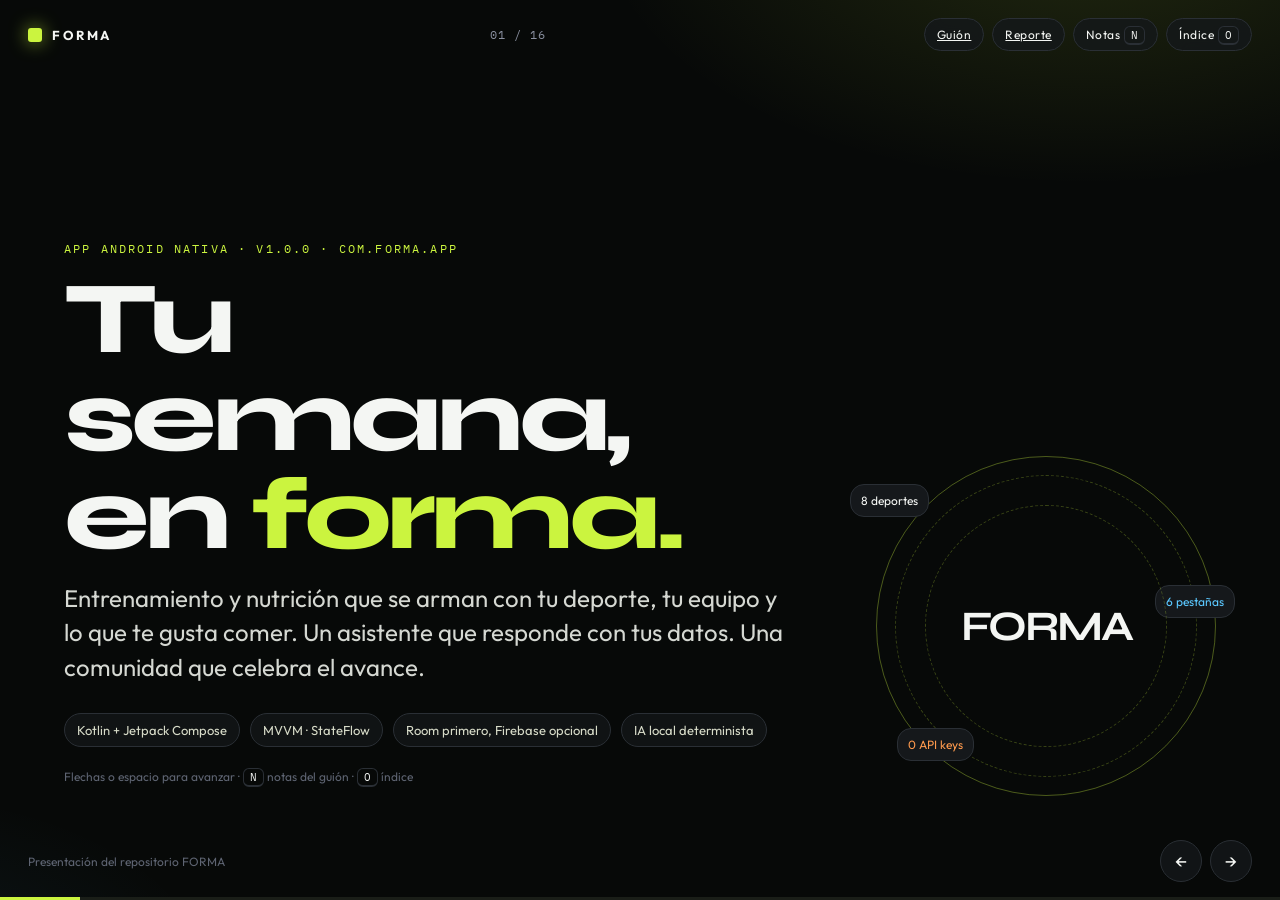
==== docs/presentacion/index.html @ 3fc8c6ad "Documentar FORMA con presentación, guión y reporte. Añade una presentación navegable del producto, e" ====
<!DOCTYPE html>
<html lang="es">
<head>
  <meta charset="utf-8" />
  <meta name="viewport" content="width=device-width, initial-scale=1" />
  <title>FORMA — Presentación del proyecto</title>
  <link rel="preconnect" href="https://fonts.googleapis.com" />
  <link rel="preconnect" href="https://fonts.gstatic.com" crossorigin />
  <link href="https://fonts.googleapis.com/css2?family=IBM+Plex+Mono:wght@400;500&family=Outfit:wght@360;480;640;750&family=Syne:wght@600;700;800&display=swap" rel="stylesheet" />
  <link rel="stylesheet" href="presentacion.css" />
</head>
<body>
  <div class="deck">
    <header class="chrome top">
      <div class="brand"><span class="mark"></span> FORMA</div>
      <div class="counter" id="counter">01 / 16</div>
      <div class="tools">
        <a class="tool" href="guion.html">Guión</a>
        <a class="tool" href="reporte.html">Reporte</a>
        <button class="tool" id="btn-notes" type="button">Notas <kbd>N</kbd></button>
        <button class="tool" id="btn-overview" type="button">Índice <kbd>O</kbd></button>
      </div>
    </header>

    <main class="viewport" id="viewport">
      <section class="slide active" data-title="Portada">
        <div class="hero">
          <div class="hero-copy">
            <div class="kicker">App Android nativa · v1.0.0 · com.forma.app</div>
            <h1>Tu semana,<br />en <span>forma.</span></h1>
            <p class="lead">Entrenamiento y nutrición que se arman con tu deporte, tu equipo y lo que te gusta comer. Un asistente que responde con tus datos. Una comunidad que celebra el avance.</p>
            <div class="meta-row">
              <span class="pill">Kotlin + Jetpack Compose</span>
              <span class="pill">MVVM · StateFlow</span>
              <span class="pill">Room primero, Firebase opcional</span>
              <span class="pill">IA local determinista</span>
            </div>
            <p class="legend" style="margin-top:22px">Flechas o espacio para avanzar · <kbd>N</kbd> notas del guión · <kbd>O</kbd> índice</p>
          </div>
          <div class="orbit" aria-hidden="true">
            <strong>FORMA</strong>
            <div class="sat a">8 deportes</div>
            <div class="sat b">6 pestañas</div>
            <div class="sat c">0 API keys</div>
          </div>
        </div>
        <aside class="notes"><h4>Guión · 40 s</h4><p>Abre en silencio un segundo y deja que se lea el titular. Di: FORMA es una app Android que arma la rutina y la comida de la semana a partir del perfil real de la persona. Funciona completa sin internet y sin llave de inteligencia artificial. Hoy vamos a recorrer el producto, las funciones que lo sostienen y las decisiones de arquitectura.</p></aside>
      </section>

      <section class="slide" data-title="La tesis">
        <div class="kicker">02 · Tesis</div>
        <h2>El mismo perfil produce siempre el mismo plan.</h2>
        <p class="lead">La personalización no es un prompt al azar. Es una función pura del perfil: deporte, nivel, objetivo, equipo e ingredientes. Cambias un dato y cambia la semana. No cambias nada y el lunes sigue siendo el mismo lunes.</p>
        <div class="grid-3 wide">
          <article class="card"><div class="num">seed</div><h3>Rutina</h3><p><span class="fn">RoutineGenerator.seedOf</span> mezcla id, equipo, nivel y objetivo. <span class="fn">generate</span> devuelve siete sesiones.</p></article>
          <article class="card aqua"><div class="num">score</div><h3>Comida</h3><p><span class="fn dim">MealPlanGenerator.optionsFor</span> puntúa recetas por ingredientes favoritos y cercanía calórica.</p></article>
          <article class="card violet"><div class="num">intent</div><h3>Coach</h3><p><span class="fn">LocalCoach.answer</span> reconoce la pregunta y responde con peso, IMC y calorías del perfil.</p></article>
        </div>
        <aside class="notes"><h4>Guión · 50 s</h4><p>Esta es la idea que sostiene todo el proyecto. No hay magia opaca. Si Frida pesa 65 kg, quiere ganar músculo y marcó un rack de sentadillas, la rutina y el menú salen de ese perfil y se pueden repetir en una prueba unitaria. Menciona los tres motores: RoutineGenerator, MealPlanGenerator y LocalCoach.</p></aside>
      </section>

      <section class="slide" data-title="Para quién">
        <div class="kicker">03 · Producto</div>
        <h2>Una sola app para entrenar, comer, compartir y aprender.</h2>
        <div class="grid-2 wide">
          <div class="stack">
            <article class="card"><h3>Se abre con quien eres</h3><p>Correo, Google o cuenta local. Luego cinco pasos: nombre, cuerpo, deporte y objetivo, equipo disponible, alimentos que te gustan.</p></article>
            <article class="card"><h3>Se queda en el teléfono</h3><p>Room y DataStore guardan perfil, marcas, comidas, chat y guardados. Firebase entra solo si existe <span class="mono">google-services.json</span>.</p></article>
            <article class="card"><h3>Habla español de punta a punta</h3><p>Catálogos, artículos, coach, empty states y comunidad. El tono es de entrenador, no de manual.</p></article>
          </div>
          <div class="grid-2">
            <article class="card"><div class="num">8</div><h3>Deportes</h3><p>Gym, yoga, running, pilates, ciclismo, natación, CrossFit y boxeo.</p></article>
            <article class="card"><div class="num">60</div><h3>Ejercicios</h3><p>Catálogo de gym filtrado por la máquina que sí tienes.</p></article>
            <article class="card"><div class="num">57</div><h3>Recetas</h3><p>Desayuno, almuerzo, snack y cena, con macros e ingredientes.</p></article>
            <article class="card"><div class="num">63</div><h3>Alimentos</h3><p>Proteína, carbos, fibra, grasas, fruta, lácteos y snacks.</p></article>
          </div>
        </div>
        <aside class="notes"><h4>Guión · 55 s</h4><p>Recorre los números sin leerlos todos. Quédate con tres: ocho deportes, el equipo real del usuario y un plan de comidas que prefiere lo que ya le gusta. Subraya que la interfaz entera está en español y que la nube es opcional.</p></aside>
      </section>

      <section class="slide" data-title="Recorrido">
        <div class="kicker">04 · Arranque</div>
        <h2>De la cuenta a la primera semana.</h2>
        <div class="split wide">
          <div>
            <div class="flow">
              <span>Loading</span><i>→</i>
              <span>NeedsAuth</span><i>→</i>
              <span>NeedsOnboarding</span><i>→</i>
              <span>Ready</span>
            </div>
            <p class="lead" style="margin-top:18px">Ese flujo vive en <span class="fn">RootViewModel</span> y lo pinta <span class="fn">FormaApp</span>. La barra inferior solo aparece cuando la ruta es una de las seis pestañas.</p>
            <div class="steps">
              <div class="step"><b>1</b><div>Nombre y foto <small><span class="fn">onName</span> <span class="fn">onPhoto</span> · mínimo 2 letras</small></div></div>
              <div class="step"><b>2</b><div>Edad, peso, estatura <small><span class="fn">onAge</span> <span class="fn">onWeight</span> <span class="fn">onHeight</span></small></div></div>
              <div class="step"><b>3</b><div>Objetivo, deporte y nivel <small><span class="fn">onGoal</span> <span class="fn">onSport</span> <span class="fn">onLevel</span></small></div></div>
              <div class="step"><b>4</b><div>Equipo del deporte <small><span class="fn">toggleEquipment</span> · al menos una pieza</small></div></div>
              <div class="step"><b>5</b><div>Ingredientes que te gustan <small><span class="fn">toggleIngredient</span> · mínimo 3, luego <span class="fn">next</span> guarda el perfil</small></div></div>
            </div>
          </div>
          <article class="card">
            <h3>Autenticación intercambiable</h3>
            <p style="margin-bottom:10px"><span class="fn">AuthModule.provideAuthRepository</span> elige implementación con <span class="mono">BuildConfig.HAS_FIREBASE</span>.</p>
            <p><span class="fn dim">LocalAuthRepository</span> persiste en DataStore: <span class="fn">signInWithEmail</span> <span class="fn">signUpWithEmail</span> <span class="fn">signInWithGoogle</span> <span class="fn">signOut</span>.</p>
            <p style="margin-top:10px"><span class="fn dim">FirebaseAuthRepository</span> usa el mismo contrato cuando hay <span class="mono">google-services.json</span>. La UI no se entera.</p>
            <p style="margin-top:14px" class="muted">Al cambiar de deporte, <span class="fn">onSport</span> reinicia el equipo con <span class="fn">EquipmentCatalog.defaultSelection</span>. 117 piezas repartidas en los ocho deportes.</p>
          </article>
        </div>
        <aside class="notes"><h4>Guión · 70 s</h4><p>Dibuja el camino con la mano: cargar, entrar, presentarte, usar la app. El onboarding tiene cinco pasos y reglas concretas: nombre de dos letras, equipo no vacío, al menos tres ingredientes. Si cambias de gym a yoga, el equipo anterior se descarta porque ya no aplica. La auth local y la de Firebase comparten la interfaz AuthRepository.</p></aside>
      </section>

      <section class="slide" data-title="Seis pestañas">
        <div class="kicker">05 · Mapa</div>
        <h2>Seis superficies, un perfil.</h2>
        <div class="grid-3 wide">
          <article class="card"><h3>Inicio</h3><p>Saludo por hora, tira de la semana, racha, kcal, entreno de hoy, IMC y artículos recomendados. <span class="fn">HomeViewModel</span></p></article>
          <article class="card aqua"><h3>Rutina</h3><p>Sesión del día, checks, cronómetro de descanso y cierre con foto. <span class="fn dim">RoutineViewModel</span> <span class="fn dim">FinishWorkoutViewModel</span></p></article>
          <article class="card orange"><h3>Dieta</h3><p>Cuatro comidas, cinco opciones, macros del día y foto del plato. <span class="fn warm">DietViewModel</span></p></article>
          <article class="card magenta"><h3>Comunidad</h3><p>Feed filtrable, like, cinco reacciones, seguir y publicar. <span class="fn">CommunityViewModel</span></p></article>
          <article class="card violet"><h3>IA</h3><p>Preguntas sugeridas y chat anclado al perfil. <span class="fn">AiViewModel</span> <span class="fn">ChatRepository.send</span></p></article>
          <article class="card"><h3>Aprender</h3><p>Diez artículos, buscador, categorías y guardados. <span class="fn">LearnViewModel</span> <span class="fn">ArticleViewModel</span></p></article>
        </div>
        <p class="muted wide">Rutas en <span class="fn">Routes</span>: home, routine, diet, community, ai, learn, más profile, notifications, ingredients, recipe y finish. <span class="fn">navigateToTab</span> conserva el estado de cada pestaña.</p>
        <aside class="notes"><h4>Guión · 45 s</h4><p>No entres aún al detalle. Di que cada pestaña es un ViewModel con un estado sellado o un data class, y que todas leen el mismo UserProfile. El perfil es la fuente; las pestañas son vistas.</p></aside>
      </section>

      <section class="slide" data-title="Inicio">
        <div class="kicker">06 · Inicio</div>
        <div class="split">
          <div>
            <h2>El día, en una pantalla.</h2>
            <p class="lead"><span class="fn">todayWeekDay</span> traduce el calendario a <span class="mono">WeekDay</span>. <span class="fn">greeting</span> saluda según la hora. El estado combina perfil, estadísticas, artículos y la sesión de hoy.</p>
            <div class="grid-2" style="margin-top:16px">
              <article class="card"><h3>TrainingStats</h3><p>Entrenos de la semana, racha en días, kcal y el conjunto de días completados. Sale de <span class="fn">TrainingRepository.stats</span>.</p></article>
              <article class="card"><h3>Cuerpo</h3><p><span class="fn">bmi</span> y <span class="fn">bmiLabel</span> (Bajo, Normal, Alto, Muy alto). <span class="fn">dailyCalories</span> usa Mifflin–St Jeor más el turno del objetivo.</p></article>
            </div>
            <p class="muted" style="margin-top:14px">Accesos: <span class="fn">onOpenTab</span>, <span class="fn">onOpenArticle</span>, perfil y <span class="fn">NotificationsScreen</span>. Si la rutina falla, <span class="fn">retry</span> vuelve a pedirla.</p>
          </div>
          <div class="phone" aria-hidden="true">
            <div class="bar"></div>
            <div class="ph-greet">Buenas tardes,</div>
            <div class="ph-name">Frida</div>
            <div class="ph-stats">
              <div><b>3</b><span>entrenos</span></div>
              <div><b>5</b><span>racha</span></div>
              <div><b>980</b><span>kcal</span></div>
            </div>
            <div class="ph-card">
              <span class="soft">Hoy · Pierna</span>
              <b>Cuádriceps y glúteo</b>
              <span class="muted">5 ejercicios · ~70 min</span>
            </div>
            <div class="ph-card" style="background:#14181c">
              <span class="soft">IMC</span>
              <b>22.5 · Normal</b>
            </div>
          </div>
        </div>
        <aside class="notes"><h4>Guión · 50 s</h4><p>Señala el teléfono. Inicio no inventa un dashboard: junta lo que ya calcularon entrenamiento, perfil y artículos. El saludo cambia con la hora. El IMC está en el modelo, no hardcodeado en la pantalla. Menciona que el ejemplo de Frida es el mismo perfil que usan las pruebas.</p></aside>
      </section>

      <section class="slide" data-title="Rutina">
        <div class="kicker">07 · Rutina · en vivo</div>
        <div class="split">
          <div>
            <h2>La semana sale del equipo que marcaste.</h2>
            <p class="lead">En gym, <span class="fn">gymPlan</span> elige el split según nivel. <span class="fn">pickExercises</span> solo toma lo que <span class="fn dim">GymExerciseCatalog.available</span> deja pasar. <span class="fn">toExercise</span> fija series, repeticiones y descanso.</p>
            <div class="lab card" style="margin-top:14px">
              <div class="grid-2">
                <div>
                  <label for="level">Nivel</label>
                  <select id="level">
                    <option value="beginner">Principiante · full body</option>
                    <option value="intermediate" selected>Intermedio · bro split</option>
                    <option value="advanced">Avanzado · volumen alto</option>
                  </select>
                </div>
                <div>
                  <label for="goal">Objetivo</label>
                  <select id="goal">
                    <option value="gain_muscle" selected>Ganar músculo</option>
                    <option value="lose_fat">Bajar grasa</option>
                    <option value="maintain">Mantenerme</option>
                    <option value="endurance">Más resistencia</option>
                  </select>
                </div>
              </div>
              <div id="week" style="margin-top:12px"></div>
              <p class="muted" id="week-note" style="margin-top:8px"></p>
            </div>
          </div>
          <div class="stack">
            <article class="card">
              <h3>Durante la sesión</h3>
              <p><span class="fn">selectDay</span> cambia el día y apaga el timer. <span class="fn">toggleExercise</span> persiste el check y, si lo marcas hecho, llama <span class="fn">startTimer</span>. <span class="fn">resetDay</span> limpia el día.</p>
            </article>
            <article class="card">
              <h3>Al terminar</h3>
              <p><span class="fn">FinishWorkoutViewModel.save</span> crea la <span class="mono">WorkoutSession</span>. Si compartes, <span class="fn">CommunityRepository.publish</span> sube la foto al feed.</p>
            </article>
            <article class="card">
              <h3>Otros deportes</h3>
              <p><span class="fn">SportSessionTemplates.sessions</span> arma running, yoga, pilates, ciclismo, natación, CrossFit y boxeo con el material marcado.</p>
            </article>
          </div>
        </div>
        <aside class="notes"><h4>Guión · 75 s</h4><p>Mueve el selector de nivel delante del público. Principiante ve cuerpo completo y un día de cardio. Intermedio ve pecho, espalda, pierna, hombro, brazo. Avanzado sube a seis ejercicios. Si el objetivo es bajar grasa o resistencia, el sábado mete más cardio. Di las reglas de toExercise: el primer ejercicio es compuesto, más series si el nivel sube, repeticiones altas si el objetivo es grasa o resistencia, descansos de 45 a 120 segundos. El cronómetro no es decoración: startTimer corre en el ViewModel con delay de un segundo.</p></aside>
      </section>

      <section class="slide" data-title="Dieta">
        <div class="kicker">08 · Dieta · en vivo</div>
        <div class="split">
          <div>
            <h2>Calorías con tu cuerpo. Plato con tu gusto.</h2>
            <div class="lab card">
              <label>Peso <b id="wlab">65 kg</b></label>
              <input id="weight" type="range" min="45" max="120" value="65" />
              <label>Estatura <b id="hlab">170 cm</b></label>
              <input id="height" type="range" min="145" max="200" value="170" />
              <label>Edad <b id="alab">21</b></label>
              <input id="age" type="range" min="16" max="70" value="21" />
              <div class="metric"><span>IMC</span><strong id="bmi">22.5</strong></div>
              <div class="metric"><span>Meta del día</span><strong id="kcal">—</strong></div>
              <div class="metric"><span>Proteína</span><strong id="protein">—</strong></div>
              <p class="muted" id="split-kcal"></p>
            </div>
          </div>
          <div>
            <p class="lead">Mifflin–St Jeor, factor de actividad por nivel y <span class="mono">Goal.calorieShift</span>: −350, +300, 0 o +150. Luego se redondea a decenas.</p>
            <article class="card" style="margin-top:14px">
              <h3>Cómo se eligen las 5 opciones</h3>
              <p><span class="fn">optionsFor</span> puntúa cada receta: cobertura de ingredientes favoritos por 1.5, menos la distancia a las calorías del momento por 1.3, más un jitter determinista. Rota la lista con el índice del día para que el lunes y el jueves no propongan lo mismo. La opción por defecto es la más cercana a la meta de ese slot.</p>
            </article>
            <p class="muted" style="margin-top:12px">Reparto: desayuno 26 %, almuerzo 36 %, snack 12 %, cena 26 %. En pantalla: <span class="fn">selectDay</span> <span class="fn">chooseOption</span> <span class="fn">setPlatePhoto</span> <span class="fn">RecipeDetailViewModel.onPlatePhoto</span>.</p>
          </div>
        </div>
        <aside class="notes"><h4>Guión · 70 s</h4><p>Sube el peso delante de todos y deja que cambien IMC, calorías y proteína. Explica en una frase la fórmula: metabolismo basal, multiplicado por actividad, más el ajuste del objetivo. Proteína: 2 g por kilo si quieres músculo, 2.2 si quieres bajar grasa, 1.7 en el resto. Las cinco opciones no son aleatorias: premian los ingredientes que marcaste y se acercan a las calorías de esa comida. Puedes cambiar la opción y fotografiar el plato.</p></aside>
      </section>

      <section class="slide" data-title="Comunidad">
        <div class="kicker">09 · Comunidad</div>
        <h2>Un feed para el progreso.</h2>
        <p class="lead">Like, cinco reacciones, seguir y publicar. El hilo de comentarios queda fuera del producto: el feed muestra el logro, no la pelea.</p>
        <div class="grid-4 wide">
          <article class="card"><div class="num">8</div><h3>Voces semilla</h3><p>María, Carlos, Ana, Daniela, Luis, Sofía, Miguel y Renata. Una por deporte. <span class="fn">CommunitySeed.posts</span></p></article>
          <article class="card magenta"><div class="num">5</div><h3>Reacciones</h3><p>Fuego, fuerza, aplauso, amor e imparable. Enum <span class="mono">Reaction</span>.</p></article>
          <article class="card"><h3>Gestos</h3><p><span class="fn">toggleLike</span> <span class="fn">react</span> <span class="fn">toggleFollow</span> <span class="fn">selectSport</span> <span class="fn">publish</span></p></article>
          <article class="card"><h3>Tu muro</h3><p><span class="fn">myPosts</span> y <span class="fn">syncMeWithProfile</span> mantienen tu autor alineado con el perfil.</p></article>
        </div>
        <aside class="notes"><h4>Guión · 40 s</h4><p>Esta diapositiva es de producto, no de algoritmo. La decisión es deliberada: se puede reaccionar y seguir, y no hay caja de comentarios. El feed nunca nace vacío gracias a ocho publicaciones semilla. Cuando terminas un entreno y eliges compartir, esa foto entra por publish.</p></aside>
      </section>

      <section class="slide" data-title="IA">
        <div class="kicker">10 · Asistente · pruébalo</div>
        <div class="split">
          <div>
            <h2>Un coach que ya conoce tu peso.</h2>
            <p class="lead"><span class="fn">AiRepository</span> es la única puerta. Hoy Hilt inyecta <span class="fn">LocalAiRepository</span>. <span class="fn dim">RemoteAiRepository.answer</span> llama a un chat compatible con OpenAI y, si no hay llave o la red falla, vuelve al coach local.</p>
            <div class="card lab" style="margin-top:12px">
              <div class="chat-log" id="chat"></div>
              <div class="row">
                <input id="q" type="text" placeholder="Pregunta por proteína, sueño, cardio…" />
                <button class="send" id="ask" type="button">Enviar</button>
              </div>
              <div class="tabs" id="suggestions" style="margin-top:10px"></div>
            </div>
          </div>
          <div class="stack">
            <article class="card violet">
              <h3>16 intenciones</h3>
              <p>Proteína, sentadilla, preentreno, descanso, hombro, cardio, IMC, calorías, agua, creatina, sueño, agujetas, rutina, bajar grasa, ganar músculo y dolor. <span class="fn">normalize</span> quita acentos antes de contar palabras.</p>
            </article>
            <article class="card">
              <h3>Lo que sigue en el modelo local</h3>
              <p>La rutina y las comidas siguen generándose en el dispositivo aunque el chat sea remoto: así los ejercicios y las recetas siempre existen en el catálogo. <span class="fn">ChatRepositoryImpl.send</span> guarda pregunta y respuesta en Room.</p>
            </article>
            <article class="card">
              <h3>Preguntas de arranque</h3>
              <p><span class="mono">LocalCoach.suggestedQuestions</span> alimenta la UI. <span class="fn">AiViewModel.send</span> y <span class="fn">clear</span> manejan el hilo.</p>
            </article>
          </div>
        </div>
        <aside class="notes"><h4>Guión · 70 s</h4><p>Escribe «¿cuánta proteína?» y lee la respuesta: tiene que citar los kilos de la diapositiva de Dieta. Prueba «cardio» y señala que el orden cambia con el objetivo elegido en Rutina: las dos diapositivas comparten el perfil de la demo. Cierra con la red de seguridad: RemoteAiRepository nunca deja la pantalla muda; si la API falla, LocalCoach contesta.</p></aside>
      </section>

      <section class="slide" data-title="Aprender">
        <div class="kicker">11 · Aprender</div>
        <h2>Diez lecturas, cinco cajones.</h2>
        <div class="grid-2 wide">
          <article class="card">
            <h3>Catálogo</h3>
            <p>Técnica, nutrición, lesiones, recuperación y mentalidad. Cada artículo trae resumen, minutos, secciones y una imagen. El coach cita títulos reales, por ejemplo la sentadilla profunda.</p>
            <p style="margin-top:10px"><span class="fn">ArticleCatalog.byId</span> <span class="fn">LearnRepository.articles</span> <span class="fn">recommended</span> <span class="fn">toggleSaved</span></p>
          </article>
          <article class="card">
            <h3>En la pantalla</h3>
            <p><span class="fn">selectCategory</span> filtra. <span class="fn">onQueryChange</span> busca. <span class="fn">toggleOnlySaved</span> deja solo lo marcado. <span class="fn">ArticleViewModel.toggleSaved</span> persiste el estado y, con Firebase, lo empuja a <span class="mono">article_states</span>.</p>
            <p style="margin-top:10px" class="muted">Inicio muestra el subconjunto de <span class="fn">recommended</span>, así la lectura empieza donde ya estás entrenando.</p>
          </article>
        </div>
        <div class="meta-row">
          <span class="pill">Sentadilla profunda</span>
          <span class="pill">Hombro y manguito</span>
          <span class="pill">Ventana anabólica</span>
          <span class="pill">Sueño</span>
          <span class="pill">Sobrecarga progresiva</span>
          <span class="pill">Cardio y pesas</span>
          <span class="pill">Proteína de verdad</span>
          <span class="pill">Agujetas</span>
          <span class="pill">Constancia</span>
          <span class="pill">Core</span>
        </div>
        <aside class="notes"><h4>Guión · 35 s</h4><p>Aprender no es un blog pegado. Es el mismo conocimiento que el coach resume. Si alguien pregunta por sentadilla, la respuesta apunta al artículo. Guardar es local y, si hay nube, se sincroniza.</p></aside>
      </section>

      <section class="slide" data-title="Arquitectura">
        <div class="kicker">12 · Arquitectura</div>
        <h2>Una dirección. Un módulo.</h2>
        <p class="lead">Estado unidireccional: el repositorio expone <span class="mono">Flow</span>, el ViewModel lo reduce a <span class="mono">StateFlow</span>, Compose lo recoge con <span class="fn">collectAsStateWithLifecycle</span>.</p>
        <div class="wide">
          <div class="layer"><b>ui</b> 14 ViewModels y las pantallas Compose. Navegación en FormaApp, Destinations y FormaBottomBar.</div>
          <div class="layer aqua"><b>domain</b> Modelos puros y 8 interfaces: Auth, Profile, Training, Nutrition, Community, Learn, Chat, Ai.</div>
          <div class="layer orange"><b>data</b> Room, DataStore, catálogos, generadores, repositorios Room-first y la nube.</div>
          <div class="layer violet"><b>di</b> DatabaseModule, AiModule, AuthModule, RepositoryModule, CloudModule. Hilt, un grafo.</div>
          <div class="layer magenta"><b>designsystem + core</b> FormaTheme, componentes, FormaImage e ImageStore.persist.</div>
        </div>
        <p class="muted wide">76 archivos Kotlin · cerca de 13 800 líneas en el módulo <span class="mono">:app</span>. JDK 17, compileSdk 35, minSdk 26.</p>
        <aside class="notes"><h4>Guión · 50 s</h4><p>Recorre las capas de arriba hacia abajo. La UI no habla con Firestore ni con el catálogo de recetas: habla con interfaces. Eso permite cambiar la IA o la auth con un binding. Un solo módulo Gradle mantiene el proyecto abrible en Android Studio sin coreografía de módulos.</p></aside>
      </section>

      <section class="slide" data-title="Funciones">
        <div class="kicker">13 · Funciones que usamos</div>
        <h2>El mapa, por capa.</h2>
        <div class="tabs" id="layer-tabs"></div>
        <div class="card" id="layer-body"></div>
        <aside class="notes"><h4>Guión · 60 s</h4><p>Quédate en dos pestañas si el tiempo aprieta: Repositorios y Motor. Lee en voz alta solo los verbos que el usuario siente: guardar perfil, marcar ejercicio, elegir comida, publicar, preguntar. El resto está en el reporte para quien quiera la lista completa. Cambia de pestaña una vez para mostrar que no es un slide estático.</p></aside>
      </section>

      <section class="slide" data-title="Datos">
        <div class="kicker">14 · Datos y privacidad</div>
        <h2>Room manda. La nube acompaña.</h2>
        <div class="grid-2 wide">
          <article class="card">
            <h3>Ocho tablas</h3>
            <p>user_profile, exercise_log, workout_session, meal_choice, authors, posts, chat_messages, article_states. DAOs con <span class="fn">observe</span>, <span class="fn">upsert</span> y clears. Preferencias de sesión, descanso y recordatorios en <span class="fn">FormaPreferences</span>.</p>
          </article>
          <article class="card">
            <h3>Contrato remoto</h3>
            <p><span class="fn">FormaCloudStore</span> declara pull, upserts y <span class="fn">uploadUserFile</span>. <span class="fn dim">NoOpCloudStore</span> no hace nada. <span class="fn dim">FirebaseCloudStore</span> habla con Firestore y Storage. <span class="fn">CloudSyncManager</span> hace pull al entrar y push en cada guardado.</p>
          </article>
        </div>
        <p class="wide">Reglas: <span class="fn">isOwner</span> cierra <span class="mono">users/{uid}/…</span>. El feed <span class="mono">posts/</span> es lo público. Fotos en Storage bajo el uid. <span class="fn">ImageStore.persist</span> copia al almacenamiento interno lo que el usuario elige.</p>
        <aside class="notes"><h4>Guión · 45 s</h4><p>La frase para llevarse: sin archivo de Firebase la app es offline de verdad. Con el archivo, Room sigue siendo la caché y la UI no cambia. Las reglas impiden leer el perfil de otra persona. El feed sí es público, a propósito.</p></aside>
      </section>

      <section class="slide" data-title="Calidad">
        <div class="kicker">15 · Calidad y stack</div>
        <h2>Lo que ya está probado.</h2>
        <div class="grid-2 wide">
          <article class="card">
            <table>
              <thead><tr><th>Prueba</th><th>Qué fija</th></tr></thead>
              <tbody>
                <tr><td>RoutineGeneratorTest</td><td>7 días, determinismo, esfuerzo, equipo permitido, un plan por deporte</td></tr>
                <tr><td>MealPlanGeneratorTest</td><td>5 opciones, meta calórica, rotación, gustos, determinismo</td></tr>
                <tr><td>LocalCoachTest</td><td>Usa el peso real, ignora acentos, nunca responde vacío, sirve sin perfil</td></tr>
                <tr><td>NoOpCloudStoreTest</td><td>La nube apagada no rompe el contrato</td></tr>
              </tbody>
            </table>
          </article>
          <article class="card">
            <h3>Versiones</h3>
            <p>Kotlin 2.0.21 · AGP 8.7.3 · Compose BOM 2024.12 · Hilt 2.52 · Room 2.6.1 · Navigation 2.8.5 · DataStore 1.1.1 · Coil 2.7 · OkHttp 4.12 · Firebase BOM 33.7 · Coroutines 1.9 · Turbine en tests.</p>
            <p style="margin-top:10px">Release con minify y shrink. ProGuard incluido. <span class="mono">./gradlew test</span> corre las unitarias. <span class="mono">assembleDebug</span> produce el APK.</p>
          </article>
        </div>
        <aside class="notes"><h4>Guión · 40 s</h4><p>No recites versiones. Di que las tres piezas generativas tienen pruebas de determinismo: el mismo perfil, el mismo resultado. Esa es la propiedad que permite enseñar la app sin una cuenta de OpenAI. El comando es ./gradlew test.</p></aside>
      </section>

      <section class="slide" data-title="Cierre">
        <div class="kicker">16 · Cierre</div>
        <h2>FORMA ya se puede abrir, usar y explicar.</h2>
        <div class="grid-3 wide">
          <article class="card"><h3>Abrir</h3><p>Android Studio Ladybug o posterior, JDK 17, API 26+. <span class="mono">./gradlew installDebug</span></p></article>
          <article class="card"><h3>Encender la nube</h3><p>Coloca <span class="mono">google-services.json</span> y despliega las reglas de <span class="mono">firebase/</span>.</p></article>
          <article class="card"><h3>Encender el modelo</h3><p>En <span class="mono">AiModule</span>, ata <span class="mono">RemoteAiRepository</span> y define <span class="mono">FORMA_AI_API_KEY</span>.</p></article>
        </div>
        <p class="lead" style="margin-top:28px">Un perfil. Una semana. Un plato. Una comunidad breve. Un coach que contesta aunque el mundo esté offline.</p>
        <div class="meta-row">
          <a class="pill" href="guion.html">Abrir el guión completo</a>
          <a class="pill" href="reporte.html">Abrir el reporte técnico</a>
        </div>
        <aside class="notes"><h4>Guión · 30 s</h4><p>Cierra sin lista de disculpas. Repite la tesis: el plan es una función del perfil. Invita a abrir el reporte si quieren cada función, cada tabla y cada prueba. Agradece y deja la última frase en pantalla.</p></aside>
      </section>
    </main>

    <footer class="chrome bottom">
      <div class="legend">Presentación del repositorio FORMA</div>
      <div class="arrows">
        <button class="arrow" id="prev" type="button" aria-label="Anterior">←</button>
        <button class="arrow" id="next" type="button" aria-label="Siguiente">→</button>
      </div>
    </footer>
    <div class="progress" aria-hidden="true"><span id="bar"></span></div>
  </div>

  <div class="overview" id="overview">
    <div class="overview-grid" id="overview-grid"></div>
  </div>

  <script src="presentacion.js"></script>
</body>
</html>
---- docs/presentacion/presentacion.css ----
:root {
  --bg: #070908;
  --bg-2: #101315;
  --surface: #15181b;
  --surface-2: #1e2227;
  --line: #2a2f35;
  --ink: #f4f6f3;
  --muted: #8a90a0;
  --soft: #5e6472;
  --lime: #cbf43f;
  --lime-dim: #9dbf2e;
  --lime-soft: #1d2a0e;
  --aqua: #5bc8ff;
  --orange: #ff9a4d;
  --magenta: #ff6fa5;
  --violet: #a78bfa;
  --danger: #ff6b6b;
  --shadow: 0 30px 80px rgba(0, 0, 0, 0.45);
  --sans: "Outfit", "Avenir Next", "Segoe UI", sans-serif;
  --display: "Syne", "Outfit", sans-serif;
  --mono: "IBM Plex Mono", ui-monospace, monospace;
}

* { box-sizing: border-box; }
html, body { margin: 0; height: 100%; background: var(--bg); color: var(--ink); }
body {
  font-family: var(--sans);
  overflow: hidden;
}
button, input, select { font-family: inherit; color: inherit; }
button { cursor: pointer; }
a { color: var(--lime); }

.deck {
  height: 100%;
  background:
    radial-gradient(900px 500px at 85% -10%, rgba(203, 244, 63, 0.14), transparent 55%),
    radial-gradient(700px 400px at -10% 110%, rgba(91, 200, 255, 0.08), transparent 50%),
    var(--bg);
}

.chrome {
  position: fixed;
  z-index: 20;
  left: 0; right: 0;
  display: flex;
  align-items: center;
  justify-content: space-between;
  padding: 18px 28px;
  pointer-events: none;
}
.chrome > * { pointer-events: auto; }
.chrome.top { top: 0; }
.chrome.bottom { bottom: 0; gap: 16px; }

.brand {
  display: flex;
  align-items: center;
  gap: 10px;
  letter-spacing: 0.22em;
  font-weight: 700;
  font-size: 13px;
}
.mark {
  width: 14px; height: 14px;
  background: var(--lime);
  border-radius: 3px;
  box-shadow: 0 0 18px rgba(203, 244, 63, 0.7);
}
.counter {
  font-family: var(--mono);
  font-size: 12px;
  color: var(--muted);
  letter-spacing: 0.08em;
}
.tools { display: flex; gap: 8px; flex-wrap: wrap; justify-content: flex-end; }
.tool, .arrow {
  background: rgba(21, 24, 27, 0.8);
  border: 1px solid var(--line);
  color: var(--ink);
  border-radius: 999px;
  padding: 8px 12px;
  font-size: 12px;
  letter-spacing: 0.04em;
  backdrop-filter: blur(10px);
}
.tool:hover, .arrow:hover, .tool.active { border-color: var(--lime); color: var(--lime); }
.arrows { display: flex; gap: 8px; }
.arrow { width: 42px; height: 42px; padding: 0; font-size: 18px; }

.progress {
  position: fixed;
  z-index: 21;
  left: 0; right: 0; bottom: 0;
  height: 3px;
  background: #1a1e18;
}
.progress > span {
  display: block;
  height: 100%;
  background: var(--lime);
  width: 0;
  transition: width 0.35s ease;
}

.viewport { height: 100%; position: relative; }
.slide {
  position: absolute;
  inset: 0;
  padding: 86px 64px 96px;
  display: none;
  overflow: auto;
}
.slide.active { display: block; animation: rise 0.45s ease; }
@keyframes rise {
  from { opacity: 0; transform: translateY(14px); }
  to { opacity: 1; transform: none; }
}

.kicker {
  font-family: var(--mono);
  font-size: 12px;
  letter-spacing: 0.18em;
  text-transform: uppercase;
  color: var(--lime);
  margin-bottom: 14px;
}
h1, h2 {
  font-family: var(--display);
  font-weight: 750;
  letter-spacing: -0.045em;
  margin: 0 0 16px;
  line-height: 0.96;
}
h1 { font-size: clamp(56px, 8vw, 108px); }
h2 { font-size: clamp(34px, 4.6vw, 62px); max-width: 18ch; }
.lead {
  font-size: clamp(18px, 2vw, 24px);
  line-height: 1.45;
  color: #d5d8d2;
  max-width: 62ch;
  margin: 0;
}
.muted { color: var(--muted); }
.soft { color: var(--soft); }

.hero {
  min-height: calc(100% - 8px);
  display: grid;
  grid-template-columns: 1.3fr 0.7fr;
  gap: 40px;
  align-items: end;
}
.hero-copy h1 span { color: var(--lime); }
.meta-row { display: flex; gap: 10px; flex-wrap: wrap; margin-top: 28px; }
.pill {
  border: 1px solid var(--line);
  background: rgba(21, 24, 27, 0.7);
  border-radius: 999px;
  padding: 8px 12px;
  font-size: 13px;
  color: #d7dbc8;
}
.orbit {
  width: min(340px, 36vw);
  aspect-ratio: 1;
  margin-left: auto;
  border-radius: 50%;
  border: 1px solid rgba(203, 244, 63, 0.35);
  position: relative;
  display: grid;
  place-items: center;
}
.orbit::before, .orbit::after {
  content: "";
  position: absolute;
  inset: 18px;
  border-radius: 50%;
  border: 1px dashed rgba(203, 244, 63, 0.25);
}
.orbit::after { inset: 48px; animation: spin 22s linear infinite; }
@keyframes spin { to { transform: rotate(360deg); } }
.orbit strong {
  font-family: var(--display);
  font-size: 42px;
  letter-spacing: -0.06em;
  position: relative;
}
.sat {
  position: absolute;
  background: var(--surface);
  border: 1px solid var(--line);
  border-radius: 14px;
  padding: 8px 10px;
  font-size: 12px;
  white-space: nowrap;
}
.sat.a { top: 8%; left: -8%; }
.sat.b { right: -6%; top: 38%; color: var(--aqua); }
.sat.c { bottom: 10%; left: 6%; color: var(--orange); }

.grid-2 { display: grid; grid-template-columns: 1fr 1fr; gap: 18px; }
.grid-3 { display: grid; grid-template-columns: repeat(3, 1fr); gap: 14px; }
.grid-4 { display: grid; grid-template-columns: repeat(4, 1fr); gap: 12px; }
.grid-6 { display: grid; grid-template-columns: repeat(6, 1fr); gap: 10px; }
.stack { display: grid; gap: 12px; }

.card {
  background: linear-gradient(180deg, rgba(30, 34, 39, 0.9), rgba(16, 19, 21, 0.9));
  border: 1px solid var(--line);
  border-radius: 18px;
  padding: 16px 16px 14px;
  box-shadow: var(--shadow);
}
.card h3 { margin: 0 0 6px; font-size: 16px; letter-spacing: -0.02em; }
.card p { margin: 0; color: var(--muted); font-size: 14px; line-height: 1.45; }
.card .num {
  font-family: var(--display);
  font-size: 34px;
  letter-spacing: -0.05em;
  color: var(--lime);
  line-height: 1;
  margin-bottom: 8px;
}
.card.aqua .num { color: var(--aqua); }
.card.orange .num { color: var(--orange); }
.card.magenta .num { color: var(--magenta); }
.card.violet .num { color: var(--violet); }

.wide { margin-top: 22px; }
.split {
  display: grid;
  grid-template-columns: 1.05fr 0.95fr;
  gap: 28px;
  align-items: start;
}
.split.flip { grid-template-columns: 0.9fr 1.1fr; }

.steps { display: grid; gap: 10px; margin-top: 8px; }
.step {
  display: grid;
  grid-template-columns: 42px 1fr;
  gap: 12px;
  align-items: center;
  padding: 10px 12px;
  border-radius: 14px;
  background: rgba(21, 24, 27, 0.75);
  border: 1px solid var(--line);
}
.step b {
  width: 42px; height: 42px;
  display: grid; place-items: center;
  border-radius: 12px;
  background: var(--lime-soft);
  color: var(--lime);
  font-family: var(--display);
}
.step small { display: block; color: var(--muted); margin-top: 2px; }

.fn {
  font-family: var(--mono);
  font-size: 12px;
  color: #d7f48a;
  background: #12160f;
  border: 1px solid #31401a;
  border-radius: 8px;
  padding: 3px 6px;
  display: inline-block;
  margin: 2px 2px 0 0;
}
.fn.dim { color: var(--aqua); border-color: #1d3a4a; background: #0e171c; }
.fn.warm { color: var(--orange); border-color: #4a321c; background: #1b140e; }

.tabs { display: flex; gap: 8px; flex-wrap: wrap; margin: 8px 0 14px; }
.tabs button {
  background: transparent;
  border: 1px solid var(--line);
  border-radius: 999px;
  padding: 7px 12px;
  font-size: 13px;
}
.tabs button.on { background: var(--lime); color: #12160a; border-color: var(--lime); font-weight: 700; }

.flow {
  display: flex;
  gap: 8px;
  flex-wrap: wrap;
  align-items: center;
  margin-top: 16px;
}
.flow span {
  background: var(--surface);
  border: 1px solid var(--line);
  border-radius: 12px;
  padding: 10px 12px;
  font-size: 13px;
}
.flow i { color: var(--lime); font-style: normal; }

table {
  width: 100%;
  border-collapse: collapse;
  font-size: 14px;
}
th, td {
  text-align: left;
  padding: 9px 8px;
  border-bottom: 1px solid var(--line);
  vertical-align: top;
}
th { color: var(--soft); font-weight: 600; font-size: 12px; letter-spacing: 0.08em; text-transform: uppercase; }
td code, .mono { font-family: var(--mono); font-size: 12px; color: #e7f7b0; }

.lab label { display: block; font-size: 12px; color: var(--muted); margin-bottom: 4px; }
.lab input[type="range"] { width: 100%; accent-color: var(--lime); }
.lab select, .lab input[type="text"] {
  width: 100%;
  background: #0e1110;
  border: 1px solid var(--line);
  border-radius: 10px;
  padding: 10px 12px;
}
.metric {
  display: flex;
  justify-content: space-between;
  align-items: baseline;
  padding: 8px 0;
  border-bottom: 1px solid var(--line);
}
.metric strong { font-family: var(--display); font-size: 28px; letter-spacing: -0.04em; }
.chat-log {
  min-height: 150px;
  max-height: 210px;
  overflow: auto;
  display: grid;
  gap: 8px;
  margin-bottom: 10px;
}
.bubble {
  padding: 10px 12px;
  border-radius: 14px;
  font-size: 13.5px;
  line-height: 1.4;
  max-width: 95%;
}
.bubble.user { background: var(--lime); color: #152000; margin-left: auto; }
.bubble.bot { background: var(--surface-2); border: 1px solid var(--line); }
.row { display: flex; gap: 8px; }
.row button, .send {
  background: var(--lime);
  color: #152000;
  border: 0;
  border-radius: 12px;
  padding: 10px 14px;
  font-weight: 700;
}

.phone {
  width: 250px;
  border-radius: 28px;
  border: 1px solid #3a4230;
  background: #0c0f0d;
  padding: 14px 12px 16px;
  box-shadow: var(--shadow), inset 0 0 0 1px rgba(203, 244, 63, 0.08);
}
.phone .bar { height: 6px; width: 64px; border-radius: 99px; background: #2a2f35; margin: 0 auto 12px; }
.ph-greet { font-size: 12px; color: var(--muted); }
.ph-name { font-family: var(--display); font-size: 26px; letter-spacing: -0.04em; margin: 2px 0 10px; }
.ph-stats { display: grid; grid-template-columns: repeat(3, 1fr); gap: 6px; }
.ph-stats div { background: var(--surface); border-radius: 10px; padding: 8px 6px; }
.ph-stats b { display: block; color: var(--lime); font-size: 14px; }
.ph-stats span { font-size: 10px; color: var(--muted); }
.ph-card { margin-top: 10px; background: var(--lime-soft); border-radius: 14px; padding: 10px; }
.ph-card b { display: block; }

.legend { font-size: 12px; color: var(--soft); }
kbd {
  font-family: var(--mono);
  border: 1px solid var(--line);
  border-bottom-width: 2px;
  border-radius: 6px;
  padding: 1px 6px;
  color: var(--ink);
  font-size: 11px;
}

.notes {
  display: none;
  position: fixed;
  z-index: 30;
  left: 18px; right: 18px; bottom: 64px;
  background: rgba(10, 12, 9, 0.94);
  border: 1px solid #3d4d22;
  border-radius: 16px;
  padding: 14px 16px;
  max-height: 32vh;
  overflow: auto;
  box-shadow: var(--shadow);
}
body.notes-on .notes { display: block; }
.notes h4 { margin: 0 0 6px; color: var(--lime); font-size: 12px; letter-spacing: 0.14em; text-transform: uppercase; }
.notes p { margin: 0; font-size: 15px; line-height: 1.45; color: #e7eadf; }

.overview {
  display: none;
  position: fixed;
  inset: 0;
  z-index: 40;
  background: rgba(7, 9, 8, 0.96);
  padding: 72px 36px 36px;
  overflow: auto;
}
body.overview-on .overview { display: block; }
.overview-grid {
  display: grid;
  grid-template-columns: repeat(4, 1fr);
  gap: 12px;
}
.thumb {
  text-align: left;
  background: var(--surface);
  border: 1px solid var(--line);
  border-radius: 14px;
  padding: 14px;
  min-height: 110px;
}
.thumb.on { border-color: var(--lime); }
.thumb small { color: var(--lime); font-family: var(--mono); }
.thumb strong { display: block; margin-top: 8px; font-family: var(--display); letter-spacing: -0.03em; }

.layer {
  border-left: 3px solid var(--lime);
  padding: 8px 12px;
  background: rgba(21, 24, 27, 0.65);
  border-radius: 0 12px 12px 0;
}
.layer + .layer { margin-top: 8px; }
.layer b { display: block; margin-bottom: 4px; }
.layer.aqua { border-color: var(--aqua); }
.layer.orange { border-color: var(--orange); }
.layer.violet { border-color: var(--violet); }
.layer.magenta { border-color: var(--magenta); }

@media (max-width: 980px) {
  .slide { padding: 84px 20px 110px; }
  .hero, .split, .split.flip, .grid-2, .grid-3, .grid-4, .grid-6, .overview-grid {
    grid-template-columns: 1fr;
  }
  .orbit { display: none; }
  h1 { font-size: 52px; }
  h2 { max-width: none; }
}
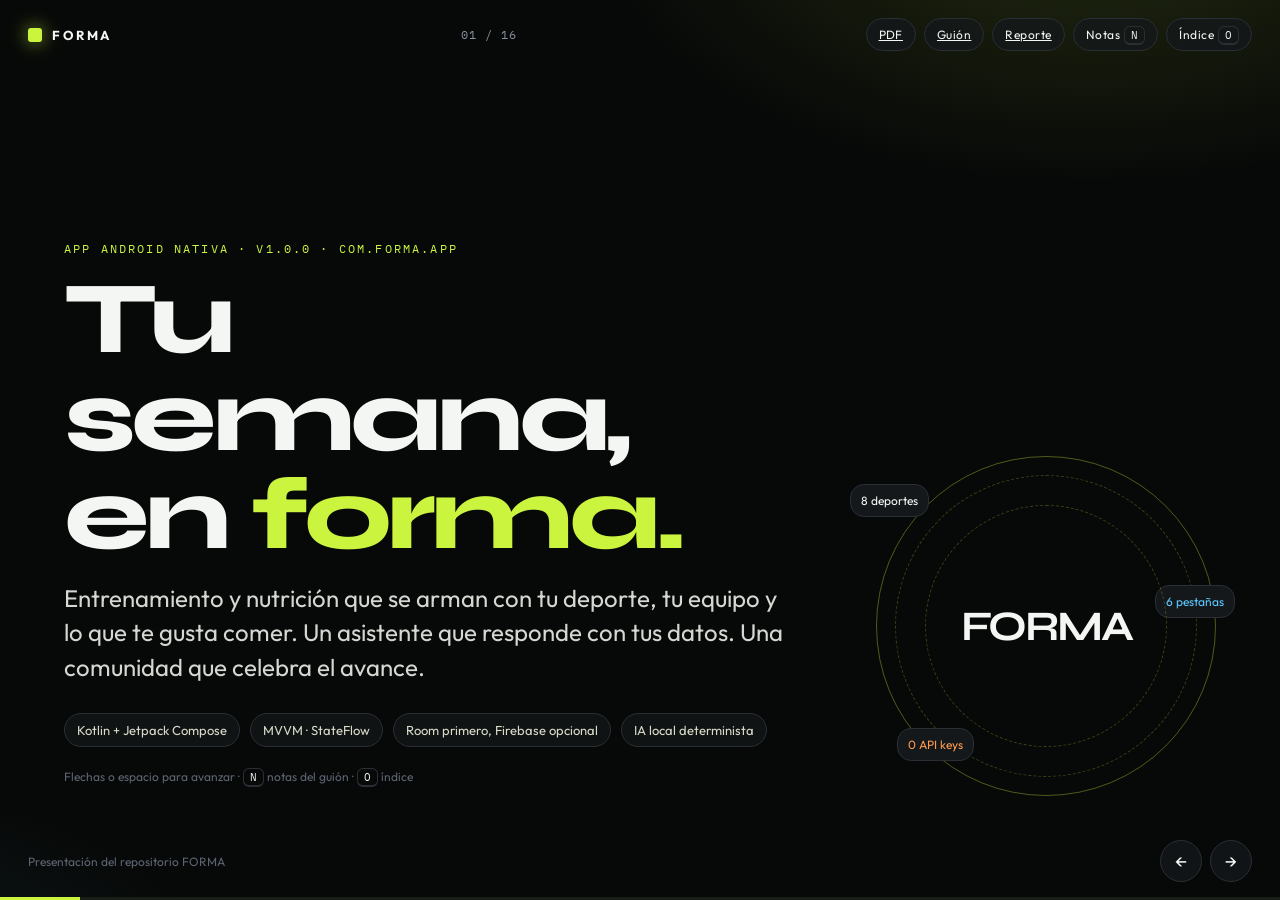
==== commit 64f3962b: "Enlazar los PDF desde la presentación, el guión y el reporte. Co-authored-by: Frida G <Kookunutmilk@" ====
--- a/docs/presentacion/index.html
+++ b/docs/presentacion/index.html
@@ -15,6 +15,7 @@
       <div class="brand"><span class="mark"></span> FORMA</div>
       <div class="counter" id="counter">01 / 16</div>
       <div class="tools">
+        <a class="tool" href="pdf/FORMA-presentacion.pdf">PDF</a>
         <a class="tool" href="guion.html">Guión</a>
         <a class="tool" href="reporte.html">Reporte</a>
         <button class="tool" id="btn-notes" type="button">Notas <kbd>N</kbd></button>
--- a/docs/presentacion/presentacion.css
+++ b/docs/presentacion/presentacion.css
@@ -373,6 +373,22 @@
 .ph-card { margin-top: 10px; background: var(--lime-soft); border-radius: 14px; padding: 10px; }
 .ph-card b { display: block; }
 
+.week-row {
+  display: grid;
+  grid-template-columns: repeat(7, 1fr);
+  gap: 6px;
+}
+.week-row div {
+  background: #10140f;
+  border: 1px solid var(--line);
+  border-radius: 12px;
+  padding: 8px 6px;
+  min-height: 78px;
+}
+.week-row b { display: block; color: var(--lime); font-size: 11px; letter-spacing: 0.04em; }
+.week-row span { display: block; font-size: 12px; line-height: 1.25; margin-top: 4px; }
+.week-row small { display: block; color: var(--muted); font-size: 10px; margin-top: 4px; }
+
 .legend { font-size: 12px; color: var(--soft); }
 kbd {
   font-family: var(--mono);
@@ -441,6 +457,64 @@
 .layer.violet { border-color: var(--violet); }
 .layer.magenta { border-color: var(--magenta); }
 
+@media print {
+  @page { size: 13.333in 7.5in; margin: 0; }
+  html, body {
+    height: auto;
+    overflow: visible;
+    background: #070908;
+    -webkit-print-color-adjust: exact;
+    print-color-adjust: exact;
+  }
+  .chrome, .progress, .overview, .notes { display: none !important; }
+  .deck, .viewport { height: auto; position: static; overflow: visible; }
+  .slide {
+    display: flex !important;
+    flex-direction: column;
+    justify-content: center;
+    position: relative;
+    inset: auto;
+    width: 13.333in;
+    height: 7.5in;
+    margin: 0;
+    padding: 0.48in 0.62in 0.58in;
+    overflow: hidden;
+    page-break-after: always;
+    break-after: page;
+    animation: none !important;
+    background:
+      radial-gradient(900px 420px at 92% -8%, rgba(203, 244, 63, 0.16), transparent 55%),
+      #070908;
+  }
+  .slide:last-of-type { page-break-after: auto; break-after: auto; }
+  .slide::after {
+    content: "FORMA   ·   " attr(data-title);
+    position: absolute;
+    left: 0.62in;
+    bottom: 0.22in;
+    font-family: "IBM Plex Mono", ui-monospace, monospace;
+    font-size: 10px;
+    letter-spacing: 0.16em;
+    text-transform: uppercase;
+    color: #8a90a0;
+  }
+  h1 { font-size: 68px; }
+  h2 { font-size: 38px; margin-bottom: 10px; }
+  .lead { font-size: 16px; }
+  .kicker { margin-bottom: 8px; }
+  .wide { margin-top: 14px; }
+  .card { box-shadow: none; padding: 12px 14px; }
+  .card .num { font-size: 28px; }
+  .hero { min-height: 0; align-items: center; }
+  .orbit { width: 280px; }
+  .phone { transform: scale(0.92); transform-origin: top right; }
+  .chat-log { min-height: 0; max-height: 88px; }
+  .split { gap: 16px; }
+  .week-row div { min-height: 0; padding: 6px 5px; }
+  .week-row span { font-size: 11px; }
+  #q, #ask { display: none !important; }
+}
+
 @media (max-width: 980px) {
   .slide { padding: 84px 20px 110px; }
   .hero, .split, .split.flip, .grid-2, .grid-3, .grid-4, .grid-6, .overview-grid {
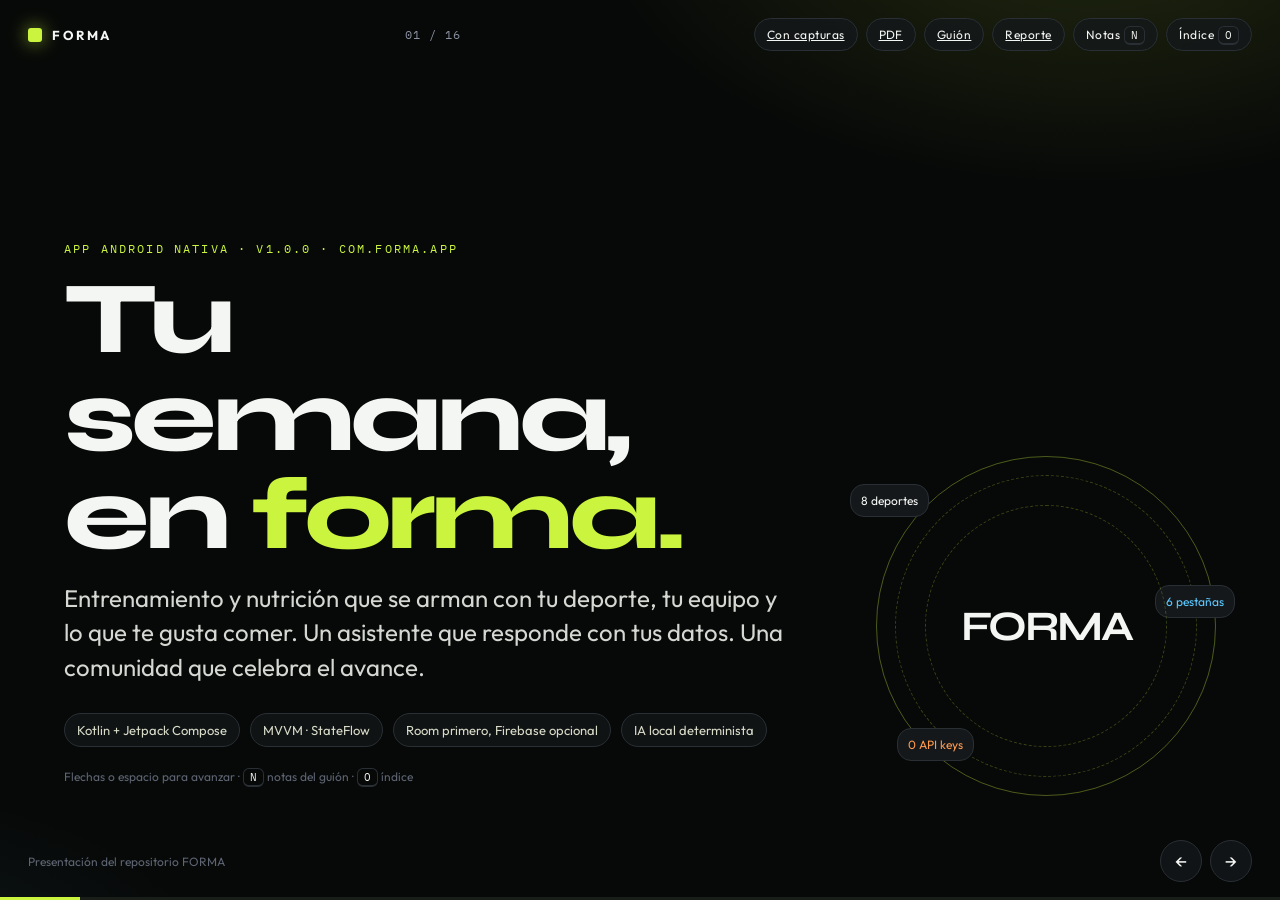
==== commit ecbdd934: "Añadir la presentación con las capturas de la app. La segunda versión conserva el mismo guión y pega" ====
--- a/docs/presentacion/index.html
+++ b/docs/presentacion/index.html
@@ -15,6 +15,7 @@
       <div class="brand"><span class="mark"></span> FORMA</div>
       <div class="counter" id="counter">01 / 16</div>
       <div class="tools">
+        <a class="tool" href="con-capturas.html">Con capturas</a>
         <a class="tool" href="pdf/FORMA-presentacion.pdf">PDF</a>
         <a class="tool" href="guion.html">Guión</a>
         <a class="tool" href="reporte.html">Reporte</a>
